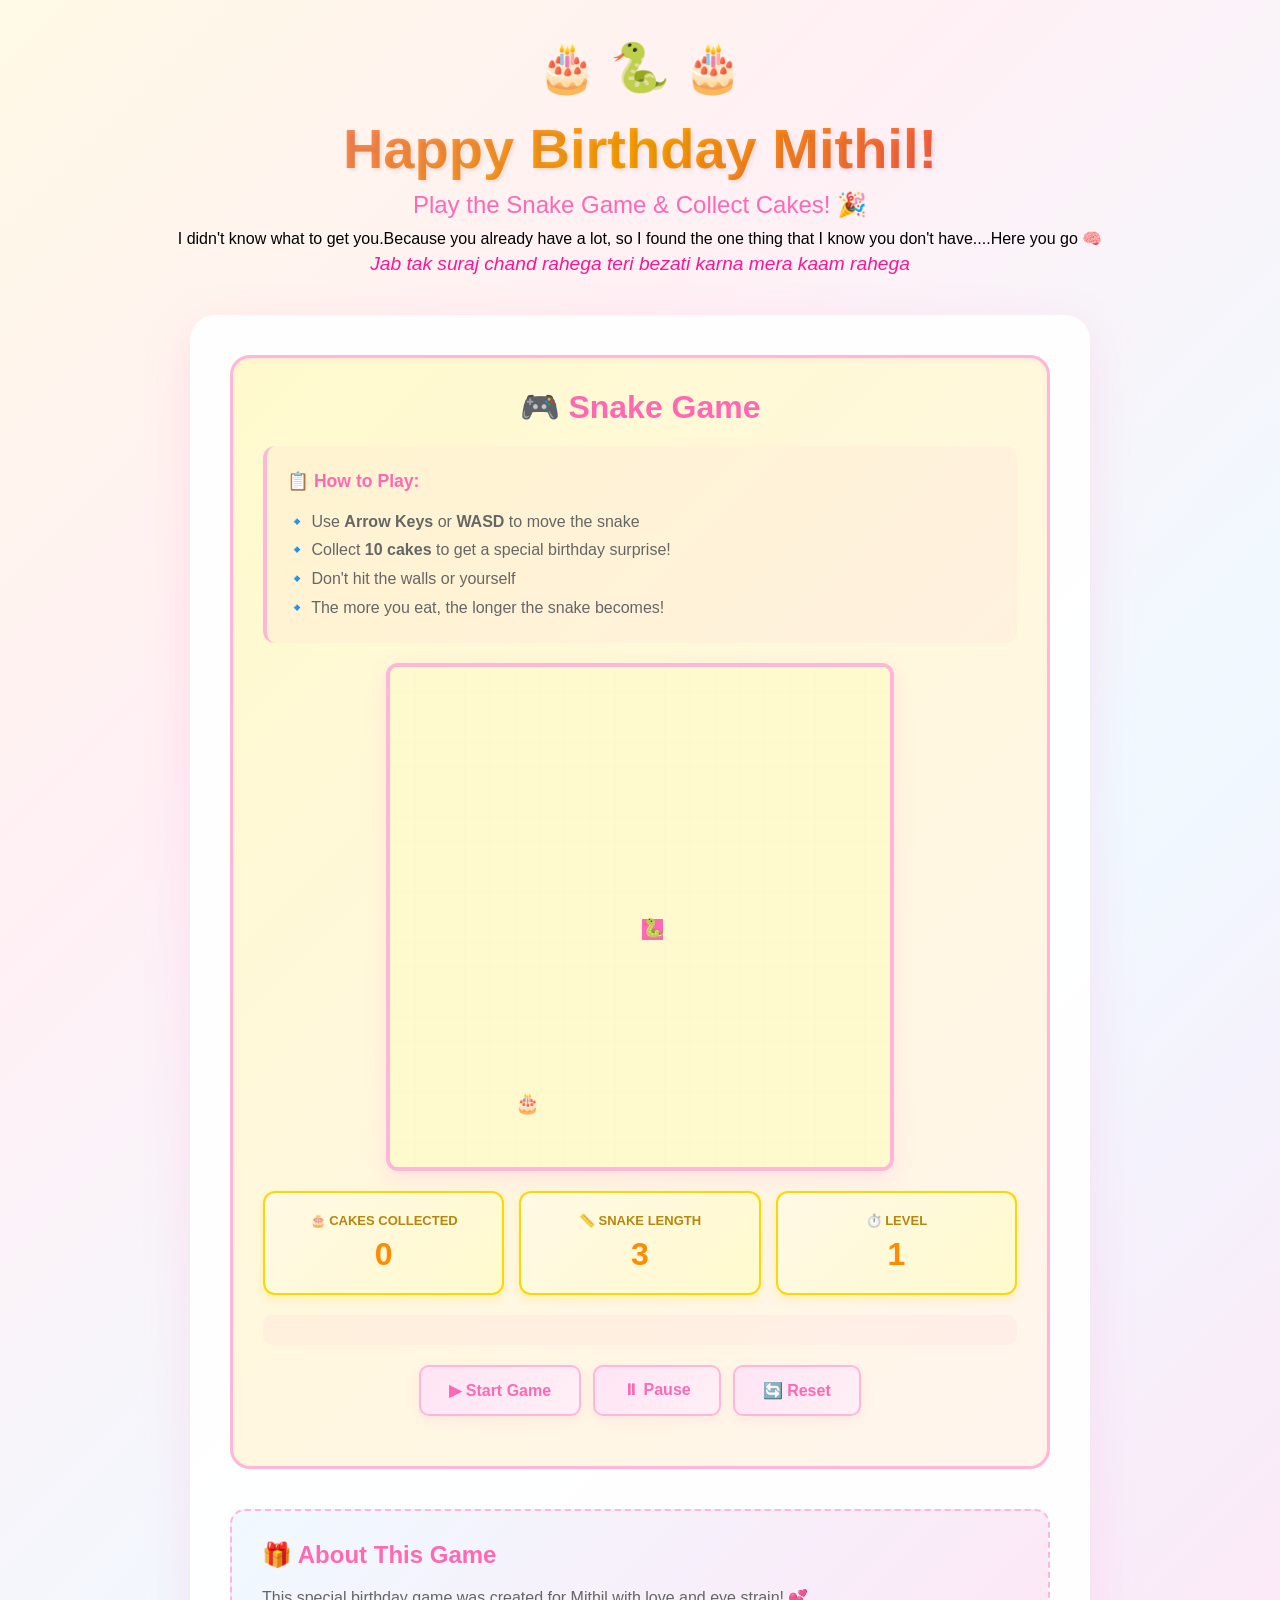
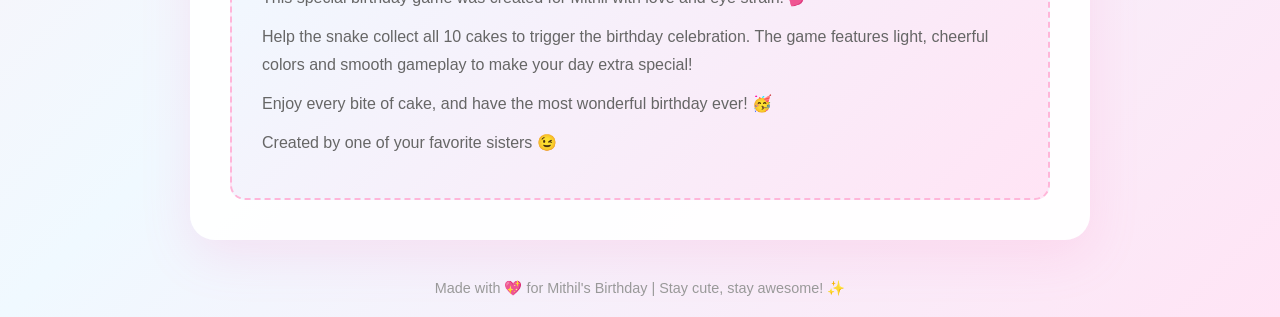
==== index.html @ 6ed61525 "Add files via upload" ====
<!DOCTYPE html>
<html lang="en">
<head>
    <meta charset="UTF-8">
    <meta name="viewport" content="width=device-width, initial-scale=1.0">
    <title>Happy Birthday Mithil - Snake Game</title>
    <link rel="stylesheet" href="design.css">
</head>
<body>
    <header>
        <div class="emoji-banner">🎂 🐍 🎂</div>
        <h1>Happy Birthday Mithil!</h1>
        <p class="subtitle">Play the Snake Game & Collect Cakes! 🎉</p>
        <p class="description">I didn't know what to get you.Because you already have a lot, so I found the one thing that I know you don't have....Here you go 🧠</p>
        <p class="quote">Jab tak suraj chand rahega teri bezati karna mera kaam rahega</p>
    </header>

    <div class="container">
        <div class="game-section">
            <div class="game-title">🎮 Snake Game</div>
            
            <div class="instructions">
                <h3>📋 How to Play:</h3>
                <p>🔹 Use <strong>Arrow Keys</strong> or <strong>WASD</strong> to move the snake</p>
                <p>🔹 Collect <strong>10 cakes</strong> to get a special birthday surprise!</p>
                <p>🔹 Don't hit the walls or yourself</p>
                <p>🔹 The more you eat, the longer the snake becomes!</p>
            </div>

            <canvas id="gameCanvas" width="500" height="500"></canvas>

            <div class="stats-container">
                <div class="stat-box">
                    <div class="stat-label">🎂 Cakes Collected</div>
                    <div class="stat-value" id="score">0</div>
                </div>
                <div class="stat-box">
                    <div class="stat-label">📏 Snake Length</div>
                    <div class="stat-value" id="length">3</div>
                </div>
                <div class="stat-box">
                    <div class="stat-label">⏱️ Level</div>
                    <div class="stat-value" id="level">1</div>
                </div>
            </div>

            <div class="message" id="message"></div>

            <div class="controls">
                <button onclick="startGame()">▶ Start Game</button>
                <button onclick="pauseGame()" id="pauseBtn">⏸ Pause</button>
                <button onclick="resetGame()">🔄 Reset</button>
            </div>

            <div class="birthday-message" id="birthdayMessage">
                <div class="celebration">🎉 🎂 🎉</div>
                <div style="font-size: 28px; margin: 15px 0;">🌟 Happy Birthday Mithil! 🌟</div>
                <div style="font-size: 18px; margin-top: 10px;">You collected all the cakes! 🎂✨</div>
                <div style="font-size: 16px; margin-top: 15px;">🎊 Wishing you a day filled with joy and deliciousness! 🎊</div>
                <div style="font-size: 14px; margin-top: 10px;">🎈"DON'T WORRY, YOU'RE NOT OLD YET."-PINOCCHIO🎈</div>
            </div>
        </div>

        <div class="about-section">
            <h2>🎁 About This Game</h2>
            <p>This special birthday game was created for Mithil with love and eye strain! 💕</p>
            <p>Help the snake collect all 10 cakes to trigger the birthday celebration. The game features light, cheerful colors and smooth gameplay to make your day extra special!</p>
            <p>Enjoy every bite of cake, and have the most wonderful birthday ever! 🥳</p>
            <p>Created by one of your favorite sisters 😉</p>
        </div>      
    </div>

    <footer>
        <p>Made with 💖 for Mithil's Birthday | Stay cute, stay awesome! ✨</p>
    </footer>

    <script>
        const canvas = document.getElementById('gameCanvas');
        const ctx = canvas.getContext('2d');

        const gridSize = 25;
        const tileCount = canvas.width / gridSize;

        let snake = [{x: 10, y: 10}];
        let direction = {x: 1, y: 0};
        let nextDirection = {x: 1, y: 0};
        let food = generateFood();
        let score = 0;
        let gameRunning = false;
        let gamePaused = false;
        let gameLoop;
        let level = 1;

        function generateFood() {
            let newFood;
            let foodOnSnake = true;
            while (foodOnSnake) {
                newFood = {
                    x: Math.floor(Math.random() * tileCount),
                    y: Math.floor(Math.random() * tileCount)
                };
                foodOnSnake = snake.some(segment => segment.x === newFood.x && segment.y === newFood.y);
            }
            return newFood;
        }

        function draw() {
            // Clear canvas
            ctx.fillStyle = '#fffacd';
            ctx.fillRect(0, 0, canvas.width, canvas.height);

            // Draw grid
            ctx.strokeStyle = 'rgba(255, 182, 217, 0.15)';
            ctx.lineWidth = 0.5;
            for (let i = 0; i <= tileCount; i++) {
                ctx.beginPath();
                ctx.moveTo(i * gridSize, 0);
                ctx.lineTo(i * gridSize, canvas.height);
                ctx.stroke();

                ctx.beginPath();
                ctx.moveTo(0, i * gridSize);
                ctx.lineTo(canvas.width, i * gridSize);
                ctx.stroke();
            }

            // Draw food (cake)
            ctx.font = 'bold 20px Arial';
            ctx.textAlign = 'center';
            ctx.textBaseline = 'middle';
            ctx.fillText('🎂', food.x * gridSize + gridSize / 2, food.y * gridSize + gridSize / 2);

            // Draw snake
            snake.forEach((segment, index) => {
                if (index === 0) {
                    // Head
                    ctx.fillStyle = '#ff69b4';
                    ctx.fillRect(segment.x * gridSize + 2, segment.y * gridSize + 2, gridSize - 4, gridSize - 4);
                    ctx.font = 'bold 18px Arial';
                    ctx.fillText('🐍', segment.x * gridSize + gridSize / 2, segment.y * gridSize + gridSize / 2);
                } else {
                    // Body
                    ctx.fillStyle = '#ffb6d9';
                    ctx.fillRect(segment.x * gridSize + 2, segment.y * gridSize + 2, gridSize - 4, gridSize - 4);
                }
            });
        }

        function update() {
            if (!gameRunning || gamePaused) return;

            direction = nextDirection;

            const head = {x: snake[0].x + direction.x, y: snake[0].y + direction.y};

            // Check wall collision
            if (head.x < 0 || head.x >= tileCount || head.y < 0 || head.y >= tileCount) {
                endGame();
                return;
            }

            // Check self collision
            if (snake.some(segment => segment.x === head.x && segment.y === head.y)) {
                endGame();
                return;
            }

            snake.unshift(head);

            // Check food collision
            if (head.x === food.x && head.y === food.y) {
                score++;
                document.getElementById('score').textContent = score;
                document.getElementById('length').textContent = snake.length;

                if (score % 5 === 0) {
                    level++;
                    document.getElementById('level').textContent = level;
                }

                food = generateFood();

                // Check if player won
                if (score >= 10) {
                    celebrateBirthday();
                }
            } else {
                snake.pop();
            }

            draw();
        }

        function celebrateBirthday() {
            gameRunning = false;
            clearInterval(gameLoop);
            document.getElementById('birthdayMessage').style.display = 'block';
            document.getElementById('message').textContent = '🎉 AMAZING! You earned the birthday celebration! 🎉';
            createConfetti();
        }

        function endGame() {
            gameRunning = false;
            clearInterval(gameLoop);
            document.getElementById('message').textContent = `Game Over! Score: ${score}. Try again to beat this!`;
            document.getElementById('message').style.color = '#dc143c';
        }

        function startGame() {
            if (gameRunning && !gamePaused) return;
            gamePaused = false;
            gameRunning = true;
            document.getElementById('message').textContent = '';
            document.getElementById('birthdayMessage').style.display = 'none';
            document.getElementById('pauseBtn').textContent = '⏸ Pause';
            const speed = 230 - (level * 8);
            gameLoop = setInterval(update, Math.max(speed, 120));
        }

        function pauseGame() {
            if (!gameRunning) return;
            gamePaused = !gamePaused;
            if (gamePaused) {
                document.getElementById('pauseBtn').textContent = '▶ Resume';
                document.getElementById('message').textContent = 'Game Paused...';
            } else {
                document.getElementById('pauseBtn').textContent = '⏸ Pause';
                document.getElementById('message').textContent = '';
            }
        }

        function resetGame() {
            gameRunning = false;
            gamePaused = false;
            clearInterval(gameLoop);
            snake = [{x: 10, y: 10}];
            direction = {x: 1, y: 0};
            nextDirection = {x: 1, y: 0};
            food = generateFood();
            score = 0;
            level = 1;
            document.getElementById('score').textContent = '0';
            document.getElementById('length').textContent = '3';
            document.getElementById('level').textContent = '1';
            document.getElementById('message').textContent = '';
            document.getElementById('birthdayMessage').style.display = 'none';
            document.getElementById('pauseBtn').textContent = '⏸ Pause';
            draw();
        }

        function createConfetti() {
            for (let i = 0; i < 50; i++) {
                setTimeout(() => {
                    const confetti = document.createElement('div');
                    confetti.className = 'confetti';
                    confetti.style.left = Math.random() * window.innerWidth + 'px';
                    confetti.style.background = ['#ff69b4', '#ffa500', '#ff1493', '#ffe4f5'][Math.floor(Math.random() * 4)];
                    document.body.appendChild(confetti);
                    setTimeout(() => confetti.remove(), 3000);
                }, i * 50);
            }
        }

        document.addEventListener('keydown', (e) => {
            if (!gameRunning) return;

            const key = e.key.toLowerCase();

            if (key === 'arrowup' || key === 'w') {
                if (direction.y === 0) nextDirection = {x: 0, y: -1};
            } else if (key === 'arrowdown' || key === 's') {
                if (direction.y === 0) nextDirection = {x: 0, y: 1};
            } else if (key === 'arrowleft' || key === 'a') {
                if (direction.x === 0) nextDirection = {x: -1, y: 0};
            } else if (key === 'arrowright' || key === 'd') {
                if (direction.x === 0) nextDirection = {x: 1, y: 0};
            }
        });

        // Initial draw
        draw();
    </script>
</body>
</html>
---- design.css ----
* {
            margin: 0;
            padding: 0;
            box-sizing: border-box;
        }

        body {
            font-family: 'Segoe UI', Tahoma, Geneva, Verdana, sans-serif;
            background: linear-gradient(135deg, #fff9e6 0%, #fff0f5 30%, #f0f9ff 60%, #ffe4f5 100%);
            min-height: 100vh;
            padding: 20px;
        }

        header {
            text-align: center;
            margin-bottom: 40px;
            animation: slideDown 0.8s ease-out;
        }

        h1 {
            font-size: 3.5em;
            background: linear-gradient(135deg, #ff69b4, #ffa500, #ff1493);
            -webkit-background-clip: text;
            -webkit-text-fill-color: transparent;
            background-clip: text;
            margin-bottom: 10px;
            text-shadow: 2px 2px 4px rgba(0,0,0,0.1);
        }

        .subtitle {
            font-size: 1.5em;
            color: #ff69b4;
            margin-bottom: 10px;
        }
        .quote {
            font-size: 1.2em;
            color: #ff1493;
            font-style: italic;
            margin-top: 5px;
        }

        .emoji-banner {
            font-size: 3em;
            margin: 20px 0;
            animation: bounce 2s infinite;
        }

        @keyframes bounce {
            0%, 100% { transform: translateY(0); }
            50% { transform: translateY(-20px); }
        }

        @keyframes slideDown {
            from {
                opacity: 0;
                transform: translateY(-30px);
            }
            to {
                opacity: 1;
                transform: translateY(0);
            }
        }

        .container {
            max-width: 900px;
            margin: 0 auto;
            background: rgba(255, 255, 255, 0.95);
            border-radius: 25px;
            padding: 40px;
            box-shadow: 0 15px 50px rgba(255, 105, 180, 0.15);
            animation: slideDown 1s ease-out;
        }

        .game-section {
            background: linear-gradient(135deg, #fffacd 0%, #fff5ee 100%);
            border-radius: 20px;
            padding: 30px;
            margin-bottom: 30px;
            border: 3px solid #ffb6d9;
            box-shadow: inset 0 2px 5px rgba(255, 182, 217, 0.2);
        }

        .game-title {
            text-align: center;
            font-size: 2em;
            color: #ff69b4;
            margin-bottom: 20px;
            font-weight: 600;
        }

        canvas {
            background: linear-gradient(135deg, #fffacd 0%, #fff5ee 100%);
            border: 4px solid #ffb6d9;
            border-radius: 12px;
            display: block;
            margin: 0 auto 20px;
            box-shadow: 0 8px 20px rgba(255, 182, 217, 0.3);
            cursor: none;
        }

        .instructions {
            background: rgba(255, 182, 217, 0.1);
            padding: 20px;
            border-radius: 12px;
            border-left: 4px solid #ffb6d9;
            margin-bottom: 20px;
            color: #666;
            line-height: 1.8;
        }

        .instructions h3 {
            color: #ff69b4;
            margin-bottom: 10px;
            font-size: 1.1em;
        }

        .controls {
            display: flex;
            gap: 12px;
            justify-content: center;
            margin-bottom: 20px;
            flex-wrap: wrap;
        }

        button {
            padding: 14px 28px;
            font-size: 16px;
            border: 2px solid #ffb6d9;
            background: linear-gradient(135deg, #ffe4f5 0%, #fff0f5 100%);
            color: #ff69b4;
            border-radius: 10px;
            cursor: pointer;
            font-weight: 600;
            transition: all 0.3s;
            box-shadow: 0 4px 12px rgba(255, 182, 217, 0.2);
        }

        button:hover {
            background: linear-gradient(135deg, #ffc0e0 0%, #ffe0f0 100%);
            transform: translateY(-3px);
            box-shadow: 0 6px 16px rgba(255, 182, 217, 0.35);
        }

        button:active {
            transform: translateY(-1px);
        }

        .stats-container {
            display: grid;
            grid-template-columns: repeat(auto-fit, minmax(150px, 1fr));
            gap: 15px;
            margin-bottom: 20px;
        }

        .stat-box {
            background: linear-gradient(135deg, #fff9e6 0%, #fffacd 100%);
            padding: 20px;
            border-radius: 12px;
            border: 2px solid #ffd700;
            text-align: center;
            box-shadow: 0 4px 10px rgba(255, 215, 0, 0.2);
        }

        .stat-label {
            color: #b8860b;
            font-size: 13px;
            font-weight: 600;
            text-transform: uppercase;
            margin-bottom: 8px;
        }

        .stat-value {
            color: #ff8c00;
            font-size: 32px;
            font-weight: bold;
        }

        .message {
            text-align: center;
            color: #ff1493;
            font-size: 18px;
            font-weight: 600;
            margin: 20px 0;
            min-height: 30px;
            padding: 15px;
            background: rgba(255, 105, 180, 0.05);
            border-radius: 10px;
        }

        .birthday-message {
            background: linear-gradient(135deg, #ffb6d9 0%, #ffc0cb 50%, #dda0dd 100%);
            color: white;
            padding: 30px;
            border-radius: 15px;
            margin-top: 20px;
            text-align: center;
            font-size: 24px;
            font-weight: bold;
            text-shadow: 1px 1px 3px rgba(0, 0, 0, 0.15);
            display: none;
            box-shadow: 0 10px 30px rgba(255, 182, 217, 0.3);
            animation: popIn 0.6s ease-out;
        }

        @keyframes popIn {
            0% {
                opacity: 0;
                transform: scale(0.8);
            }
            100% {
                opacity: 1;
                transform: scale(1);
            }
        }

        .celebration {
            font-size: 50px;
            margin: 15px 0;
            animation: bounce 0.6s infinite;
        }

        .about-section {
            margin-top: 40px;
            padding: 30px;
            background: linear-gradient(135deg, #f0f9ff 0%, #ffe4f5 100%);
            border-radius: 15px;
            border: 2px dashed #ffb6d9;
        }

        .about-section h2 {
            color: #ff69b4;
            margin-bottom: 15px;
            font-size: 1.5em;
        }

        .about-section p {
            color: #666;
            line-height: 1.8;
            margin-bottom: 10px;
        }

        footer {
            text-align: center;
            margin-top: 40px;
            color: #999;
            font-size: 0.9em;
        }

        .confetti {
            position: fixed;
            width: 10px;
            height: 10px;
            background: #ff69b4;
            pointer-events: none;
            animation: confettiFall 3s ease-out forwards;
        }

        @keyframes confettiFall {
            to {
                transform: translateY(100vh) rotate(360deg);
                opacity: 0;
            }
        }

        @media (max-width: 600px) {
            h1 {
                font-size: 2.5em;
            }

            .container {
                padding: 20px;
            }

            .game-section {
                padding: 20px;
            }

            canvas {
                max-width: 100%;
                height: auto;
            }

            button {
                padding: 12px 20px;
                font-size: 14px;
            }
        }
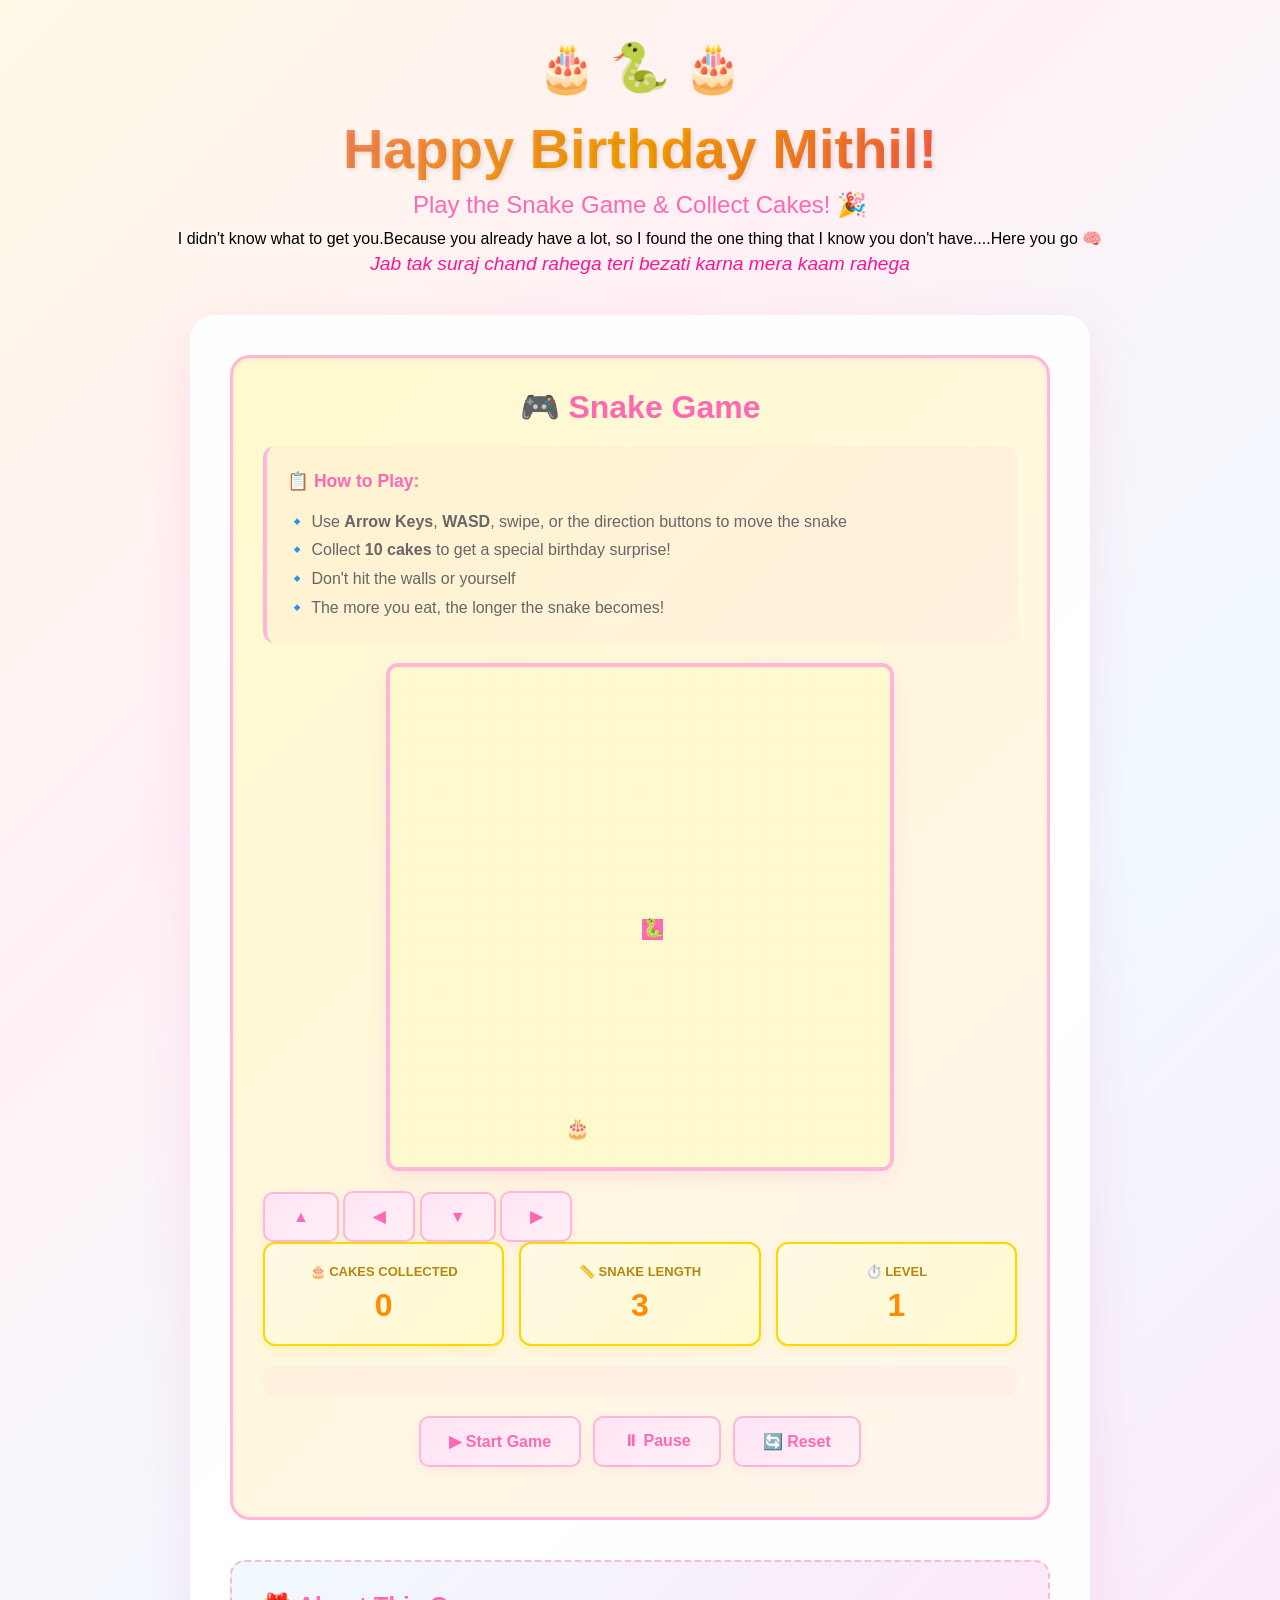
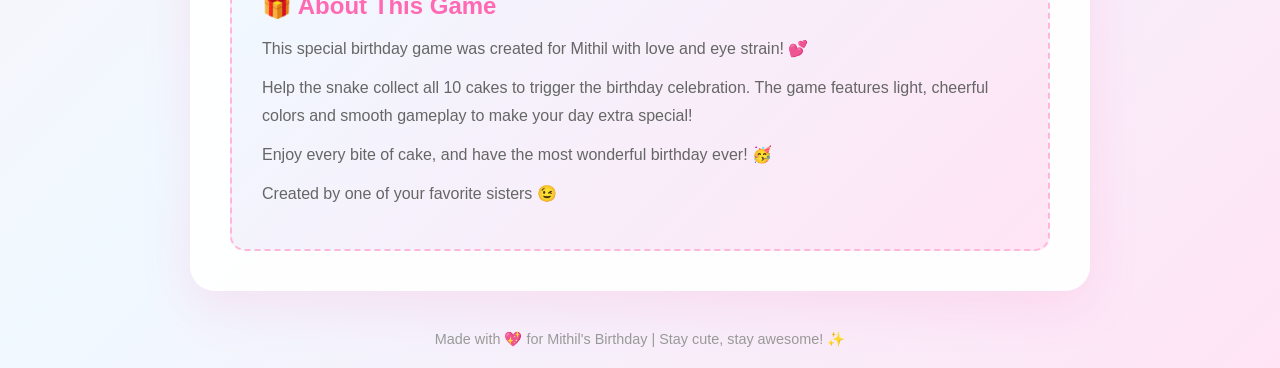
==== commit 64663e79: "Update index.html" ====
--- a/index.html
+++ b/index.html
@@ -21,13 +21,20 @@
             
             <div class="instructions">
                 <h3>📋 How to Play:</h3>
-                <p>🔹 Use <strong>Arrow Keys</strong> or <strong>WASD</strong> to move the snake</p>
+                <p>🔹 Use <strong>Arrow Keys</strong>, <strong>WASD</strong>, swipe, or the direction buttons to move the snake</p>
                 <p>🔹 Collect <strong>10 cakes</strong> to get a special birthday surprise!</p>
                 <p>🔹 Don't hit the walls or yourself</p>
                 <p>🔹 The more you eat, the longer the snake becomes!</p>
             </div>
 
             <canvas id="gameCanvas" width="500" height="500"></canvas>
+
+            <div class="mobile-controls" aria-label="Snake direction controls">
+                <button type="button" class="direction-btn up" aria-label="Move up" data-direction="up">▲</button>
+                <button type="button" class="direction-btn left" aria-label="Move left" data-direction="left">◀</button>
+                <button type="button" class="direction-btn down" aria-label="Move down" data-direction="down">▼</button>
+                <button type="button" class="direction-btn right" aria-label="Move right" data-direction="right">▶</button>
+            </div>
 
             <div class="stats-container">
                 <div class="stat-box">
@@ -261,20 +268,78 @@
             }
         }
 
+        function changeDirection(newDirection) {
+            if (!gameRunning) return;
+
+            if (newDirection === 'up' && direction.y === 0) {
+                nextDirection = {x: 0, y: -1};
+            } else if (newDirection === 'down' && direction.y === 0) {
+                nextDirection = {x: 0, y: 1};
+            } else if (newDirection === 'left' && direction.x === 0) {
+                nextDirection = {x: -1, y: 0};
+            } else if (newDirection === 'right' && direction.x === 0) {
+                nextDirection = {x: 1, y: 0};
+            }
+        }
+
         document.addEventListener('keydown', (e) => {
-            if (!gameRunning) return;
-
             const key = e.key.toLowerCase();
 
+            if (['arrowup', 'arrowdown', 'arrowleft', 'arrowright', 'w', 'a', 's', 'd'].includes(key)) {
+                e.preventDefault();
+            }
+
             if (key === 'arrowup' || key === 'w') {
-                if (direction.y === 0) nextDirection = {x: 0, y: -1};
+                changeDirection('up');
             } else if (key === 'arrowdown' || key === 's') {
-                if (direction.y === 0) nextDirection = {x: 0, y: 1};
+                changeDirection('down');
             } else if (key === 'arrowleft' || key === 'a') {
-                if (direction.x === 0) nextDirection = {x: -1, y: 0};
+                changeDirection('left');
             } else if (key === 'arrowright' || key === 'd') {
-                if (direction.x === 0) nextDirection = {x: 1, y: 0};
-            }
+                changeDirection('right');
+            }
+        });
+
+        document.querySelectorAll('.direction-btn').forEach((button) => {
+            button.addEventListener('click', () => {
+                changeDirection(button.dataset.direction);
+            });
+        });
+
+        let touchStartX = 0;
+        let touchStartY = 0;
+        const swipeDistance = 25;
+
+        canvas.addEventListener('touchstart', (e) => {
+            if (e.touches.length !== 1) return;
+            touchStartX = e.touches[0].clientX;
+            touchStartY = e.touches[0].clientY;
+        }, {passive: true});
+
+        canvas.addEventListener('touchmove', (e) => {
+            if (e.touches.length !== 1) return;
+            e.preventDefault();
+
+            const touchX = e.touches[0].clientX;
+            const touchY = e.touches[0].clientY;
+            const diffX = touchX - touchStartX;
+            const diffY = touchY - touchStartY;
+
+            if (Math.max(Math.abs(diffX), Math.abs(diffY)) < swipeDistance) return;
+
+            if (Math.abs(diffX) > Math.abs(diffY)) {
+                changeDirection(diffX > 0 ? 'right' : 'left');
+            } else {
+                changeDirection(diffY > 0 ? 'down' : 'up');
+            }
+
+            touchStartX = touchX;
+            touchStartY = touchY;
+        }, {passive: false});
+
+        canvas.addEventListener('touchend', () => {
+            touchStartX = 0;
+            touchStartY = 0;
         });
 
         // Initial draw
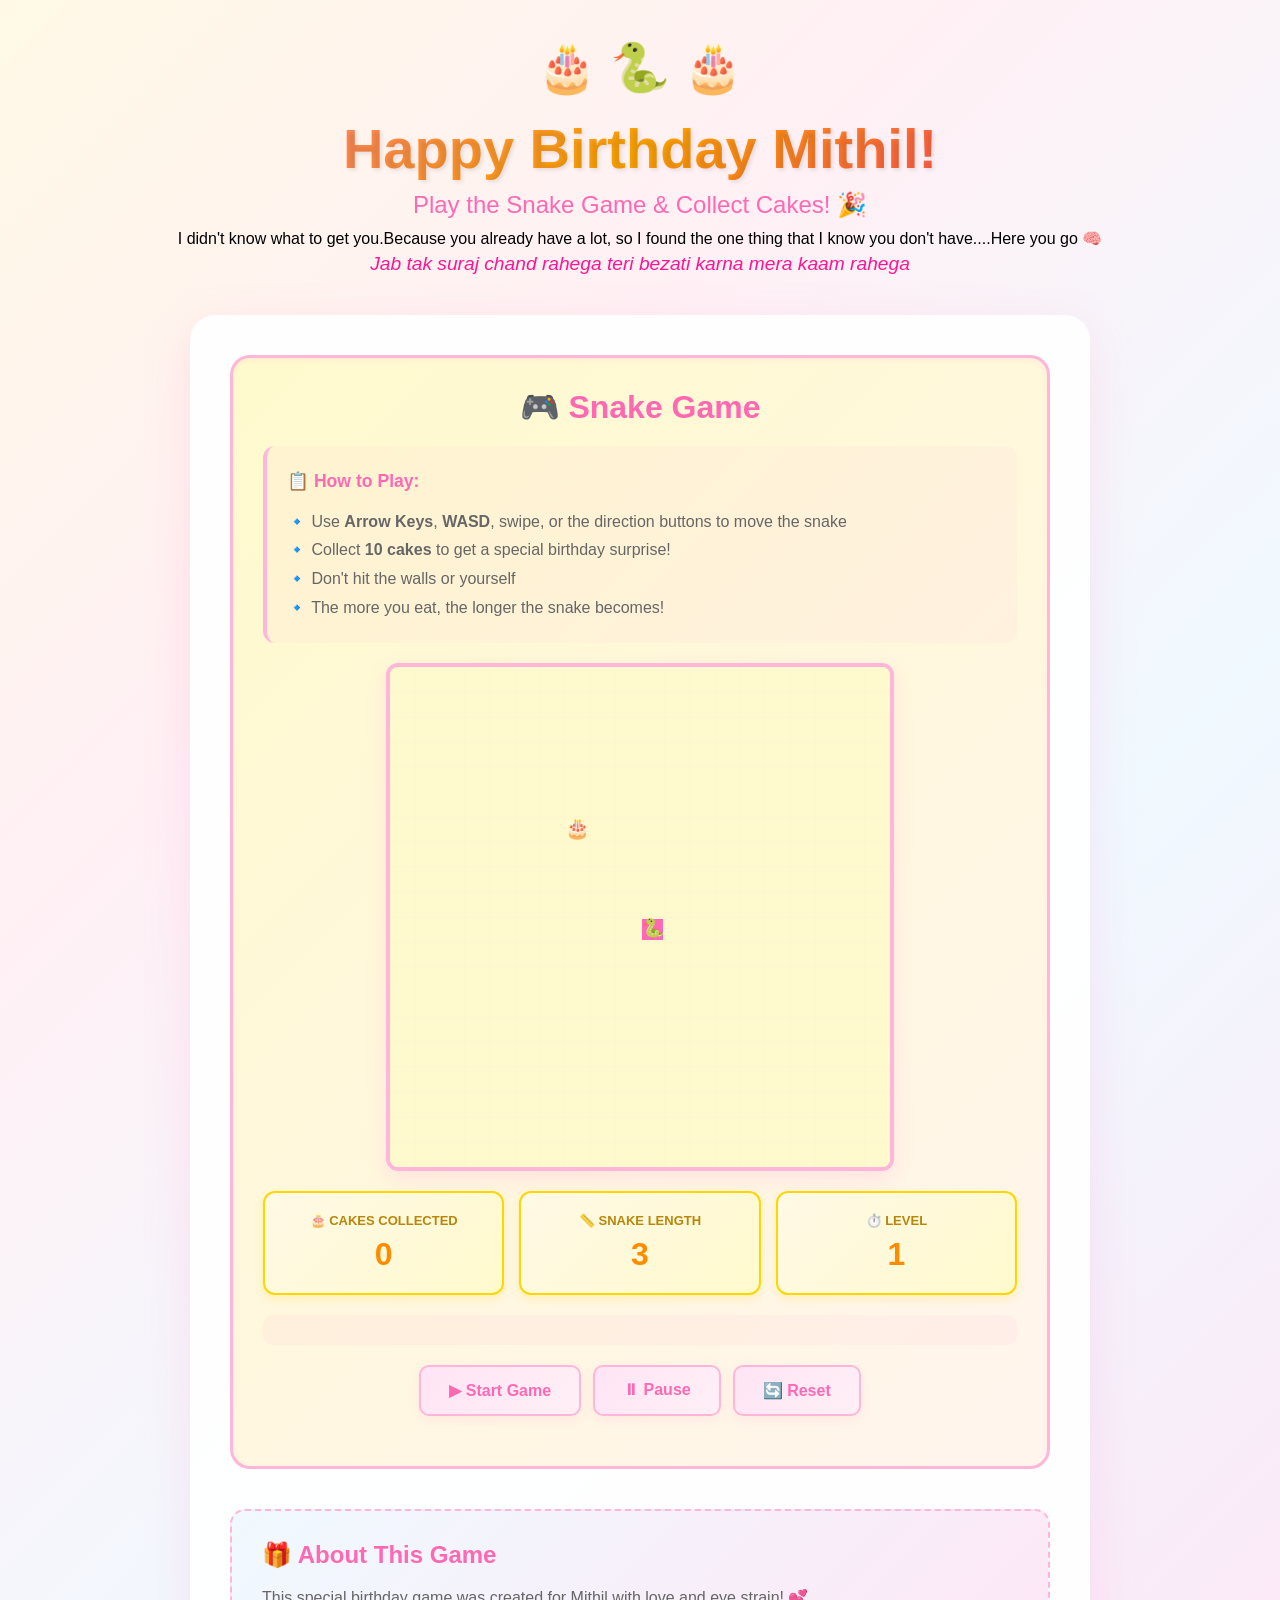
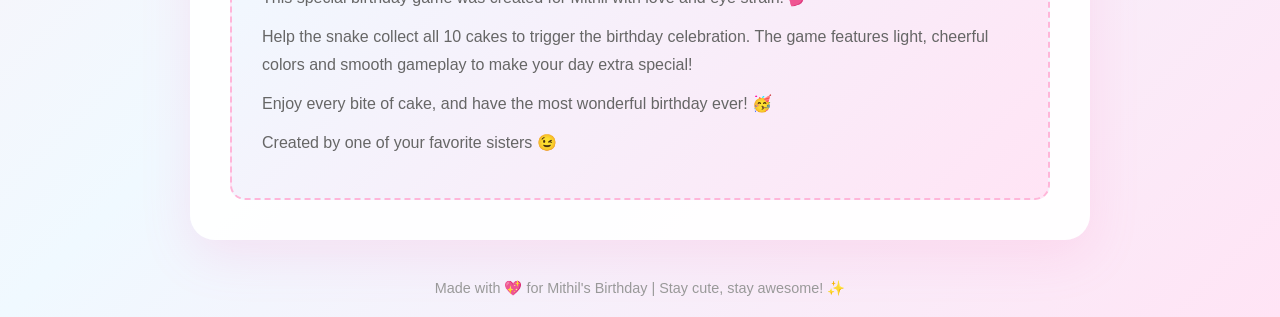
==== commit 2abd7ce8: "Fix HTML encoding issues in index.html" ====
--- a/index.html
+++ b/index.html
@@ -27,7 +27,18 @@
                 <p>🔹 The more you eat, the longer the snake becomes!</p>
             </div>
 
-            <canvas id="gameCanvas" width="500" height="500"></canvas>
+            <div class="game-area">
+                <canvas id="gameCanvas" width="500" height="500"></canvas>
+
+                <div class="birthday-message" id="birthdayMessage">
+                    <div class="celebration">🎉 🎂 🎉</div>
+                    <div style="font-size: 28px; margin: 15px 0;">🌟 Happy Birthday Mithil! 🌟</div>
+                    <div style="font-size: 18px; margin-top: 10px;">You collected all the cakes! 🎂✨</div>
+                    <div style="font-size: 16px; margin-top: 15px;">🎊 Wishing you a day filled with joy and deliciousness! 🎊</div>
+                    <div style="font-size: 14px; margin-top: 10px;">🎈"DON'T WORRY, YOU'RE NOT OLD YET."-PINOCCHIO🎈</div>
+                    <button type="button" class="play-again-btn" onclick="resetGame()">Play Again</button>
+                </div>
+            </div>
 
             <div class="mobile-controls" aria-label="Snake direction controls">
                 <button type="button" class="direction-btn up" aria-label="Move up" data-direction="up">▲</button>
@@ -59,13 +70,6 @@
                 <button onclick="resetGame()">🔄 Reset</button>
             </div>
 
-            <div class="birthday-message" id="birthdayMessage">
-                <div class="celebration">🎉 🎂 🎉</div>
-                <div style="font-size: 28px; margin: 15px 0;">🌟 Happy Birthday Mithil! 🌟</div>
-                <div style="font-size: 18px; margin-top: 10px;">You collected all the cakes! 🎂✨</div>
-                <div style="font-size: 16px; margin-top: 15px;">🎊 Wishing you a day filled with joy and deliciousness! 🎊</div>
-                <div style="font-size: 14px; margin-top: 10px;">🎈"DON'T WORRY, YOU'RE NOT OLD YET."-PINOCCHIO🎈</div>
-            </div>
         </div>
 
         <div class="about-section">
@@ -201,7 +205,7 @@
         function celebrateBirthday() {
             gameRunning = false;
             clearInterval(gameLoop);
-            document.getElementById('birthdayMessage').style.display = 'block';
+            document.getElementById('birthdayMessage').style.display = 'flex';
             document.getElementById('message').textContent = '🎉 AMAZING! You earned the birthday celebration! 🎉';
             createConfetti();
         }
--- a/design.css
+++ b/design.css
@@ -96,6 +96,7 @@
             margin: 0 auto 20px;
             box-shadow: 0 8px 20px rgba(255, 182, 217, 0.3);
             cursor: none;
+            touch-action: none;
         }
 
         .instructions {
@@ -122,6 +123,46 @@
             flex-wrap: wrap;
         }
 
+        .mobile-controls {
+            display: none;
+            grid-template-columns: repeat(3, 64px);
+            grid-template-rows: repeat(2, 56px);
+            gap: 10px;
+            justify-content: center;
+            align-items: center;
+            margin: 0 auto 20px;
+            touch-action: manipulation;
+        }
+
+        .direction-btn {
+            width: 64px;
+            height: 56px;
+            padding: 0;
+            font-size: 24px;
+            line-height: 1;
+            user-select: none;
+        }
+
+        .direction-btn.up {
+            grid-column: 2;
+            grid-row: 1;
+        }
+
+        .direction-btn.left {
+            grid-column: 1;
+            grid-row: 2;
+        }
+
+        .direction-btn.down {
+            grid-column: 2;
+            grid-row: 2;
+        }
+
+        .direction-btn.right {
+            grid-column: 3;
+            grid-row: 2;
+        }
+
         button {
             padding: 14px 28px;
             font-size: 16px;
@@ -284,4 +325,10 @@
                 padding: 12px 20px;
                 font-size: 14px;
             }
-        }+        }
+
+        @media (max-width: 700px), (pointer: coarse) {
+            .mobile-controls {
+                display: grid;
+            }
+        }
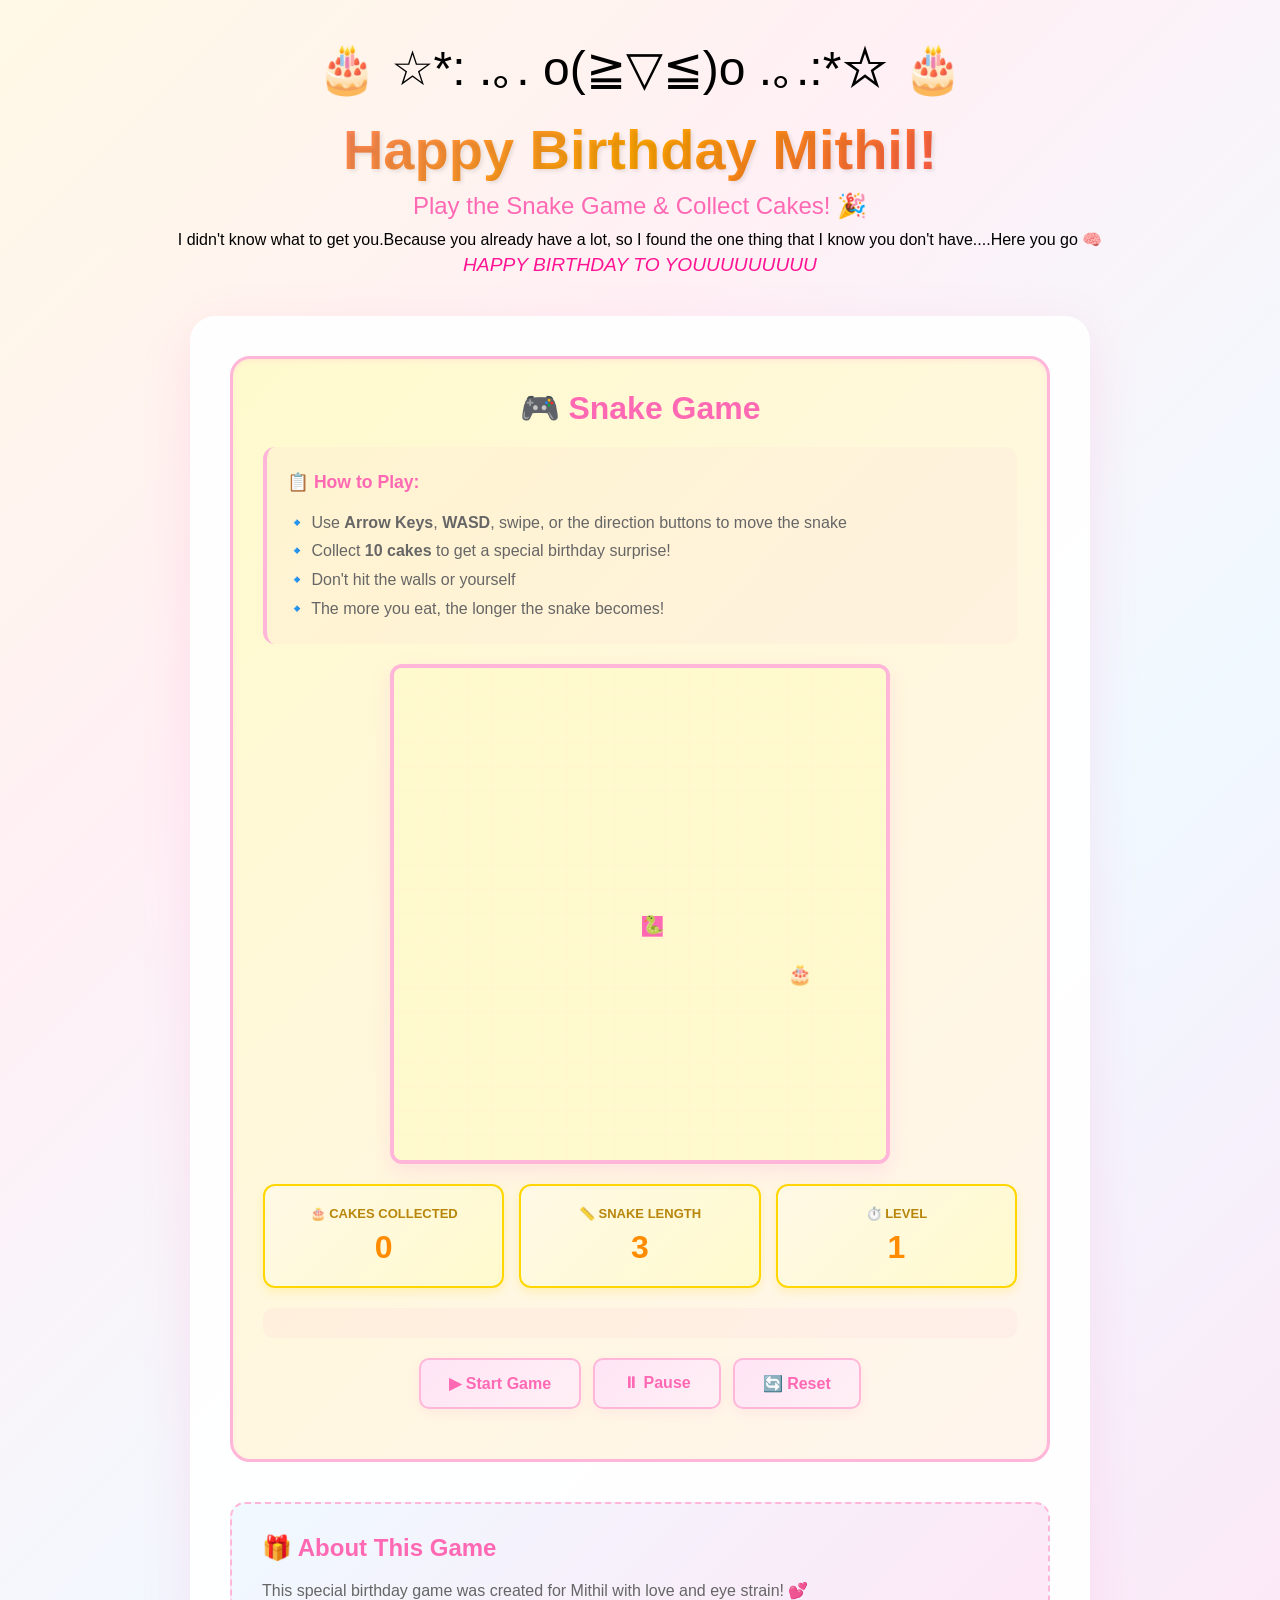
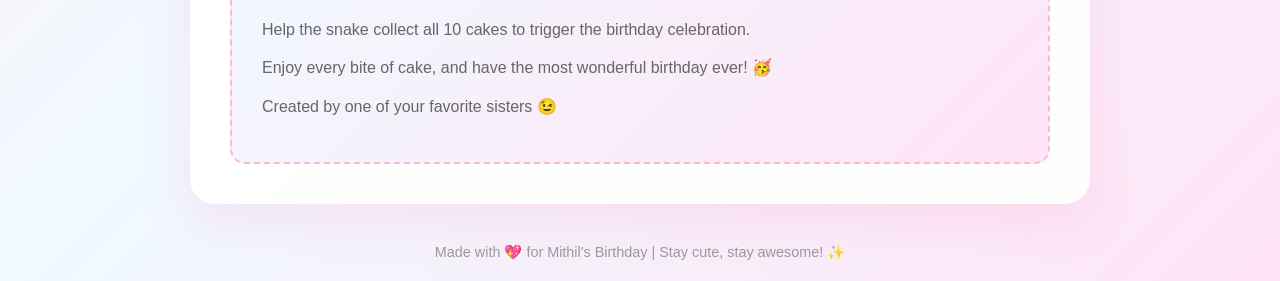
==== commit 9cf5589a: "Revise birthday message and game content Updated birthday message and game instructions." ====
--- a/index.html
+++ b/index.html
@@ -8,11 +8,11 @@
 </head>
 <body>
     <header>
-        <div class="emoji-banner">🎂 🐍 🎂</div>
+        <div class="emoji-banner">🎂 ☆*: .｡. o(≧▽≦)o .｡.:*☆ 🎂</div>
         <h1>Happy Birthday Mithil!</h1>
         <p class="subtitle">Play the Snake Game & Collect Cakes! 🎉</p>
         <p class="description">I didn't know what to get you.Because you already have a lot, so I found the one thing that I know you don't have....Here you go 🧠</p>
-        <p class="quote">Jab tak suraj chand rahega teri bezati karna mera kaam rahega</p>
+        <p class="quote">HAPPY BIRTHDAY TO YOUUUUUUUUU</p>
     </header>
 
     <div class="container">
@@ -75,7 +75,7 @@
         <div class="about-section">
             <h2>🎁 About This Game</h2>
             <p>This special birthday game was created for Mithil with love and eye strain! 💕</p>
-            <p>Help the snake collect all 10 cakes to trigger the birthday celebration. The game features light, cheerful colors and smooth gameplay to make your day extra special!</p>
+            <p>Help the snake collect all 10 cakes to trigger the birthday celebration.</p>
             <p>Enjoy every bite of cake, and have the most wonderful birthday ever! 🥳</p>
             <p>Created by one of your favorite sisters 😉</p>
         </div>      
--- a/design.css
+++ b/design.css
@@ -88,12 +88,20 @@
             font-weight: 600;
         }
 
+        .game-area {
+            position: relative;
+            width: min(100%, 500px);
+            margin: 0 auto 20px;
+        }
+
         canvas {
             background: linear-gradient(135deg, #fffacd 0%, #fff5ee 100%);
             border: 4px solid #ffb6d9;
             border-radius: 12px;
             display: block;
-            margin: 0 auto 20px;
+            width: 100%;
+            height: auto;
+            margin: 0;
             box-shadow: 0 8px 20px rgba(255, 182, 217, 0.3);
             cursor: none;
             touch-action: none;
@@ -231,16 +239,23 @@
         .birthday-message {
             background: linear-gradient(135deg, #ffb6d9 0%, #ffc0cb 50%, #dda0dd 100%);
             color: white;
-            padding: 30px;
-            border-radius: 15px;
-            margin-top: 20px;
+            position: absolute;
+            inset: 18px;
+            z-index: 5;
+            align-items: center;
+            justify-content: center;
+            flex-direction: column;
+            padding: 28px;
+            border-radius: 18px;
+            border: 3px solid rgba(255, 255, 255, 0.85);
             text-align: center;
             font-size: 24px;
             font-weight: bold;
             text-shadow: 1px 1px 3px rgba(0, 0, 0, 0.15);
             display: none;
-            box-shadow: 0 10px 30px rgba(255, 182, 217, 0.3);
-            animation: popIn 0.6s ease-out;
+            box-shadow: 0 18px 50px rgba(255, 105, 180, 0.45);
+            animation: popIn 0.55s cubic-bezier(0.2, 1.3, 0.4, 1);
+            backdrop-filter: blur(3px);
         }
 
         @keyframes popIn {
@@ -258,6 +273,14 @@
             font-size: 50px;
             margin: 15px 0;
             animation: bounce 0.6s infinite;
+        }
+
+        .play-again-btn {
+            margin-top: 20px;
+            background: rgba(255, 255, 255, 0.92);
+            color: #ff1493;
+            border-color: white;
+            text-shadow: none;
         }
 
         .about-section {
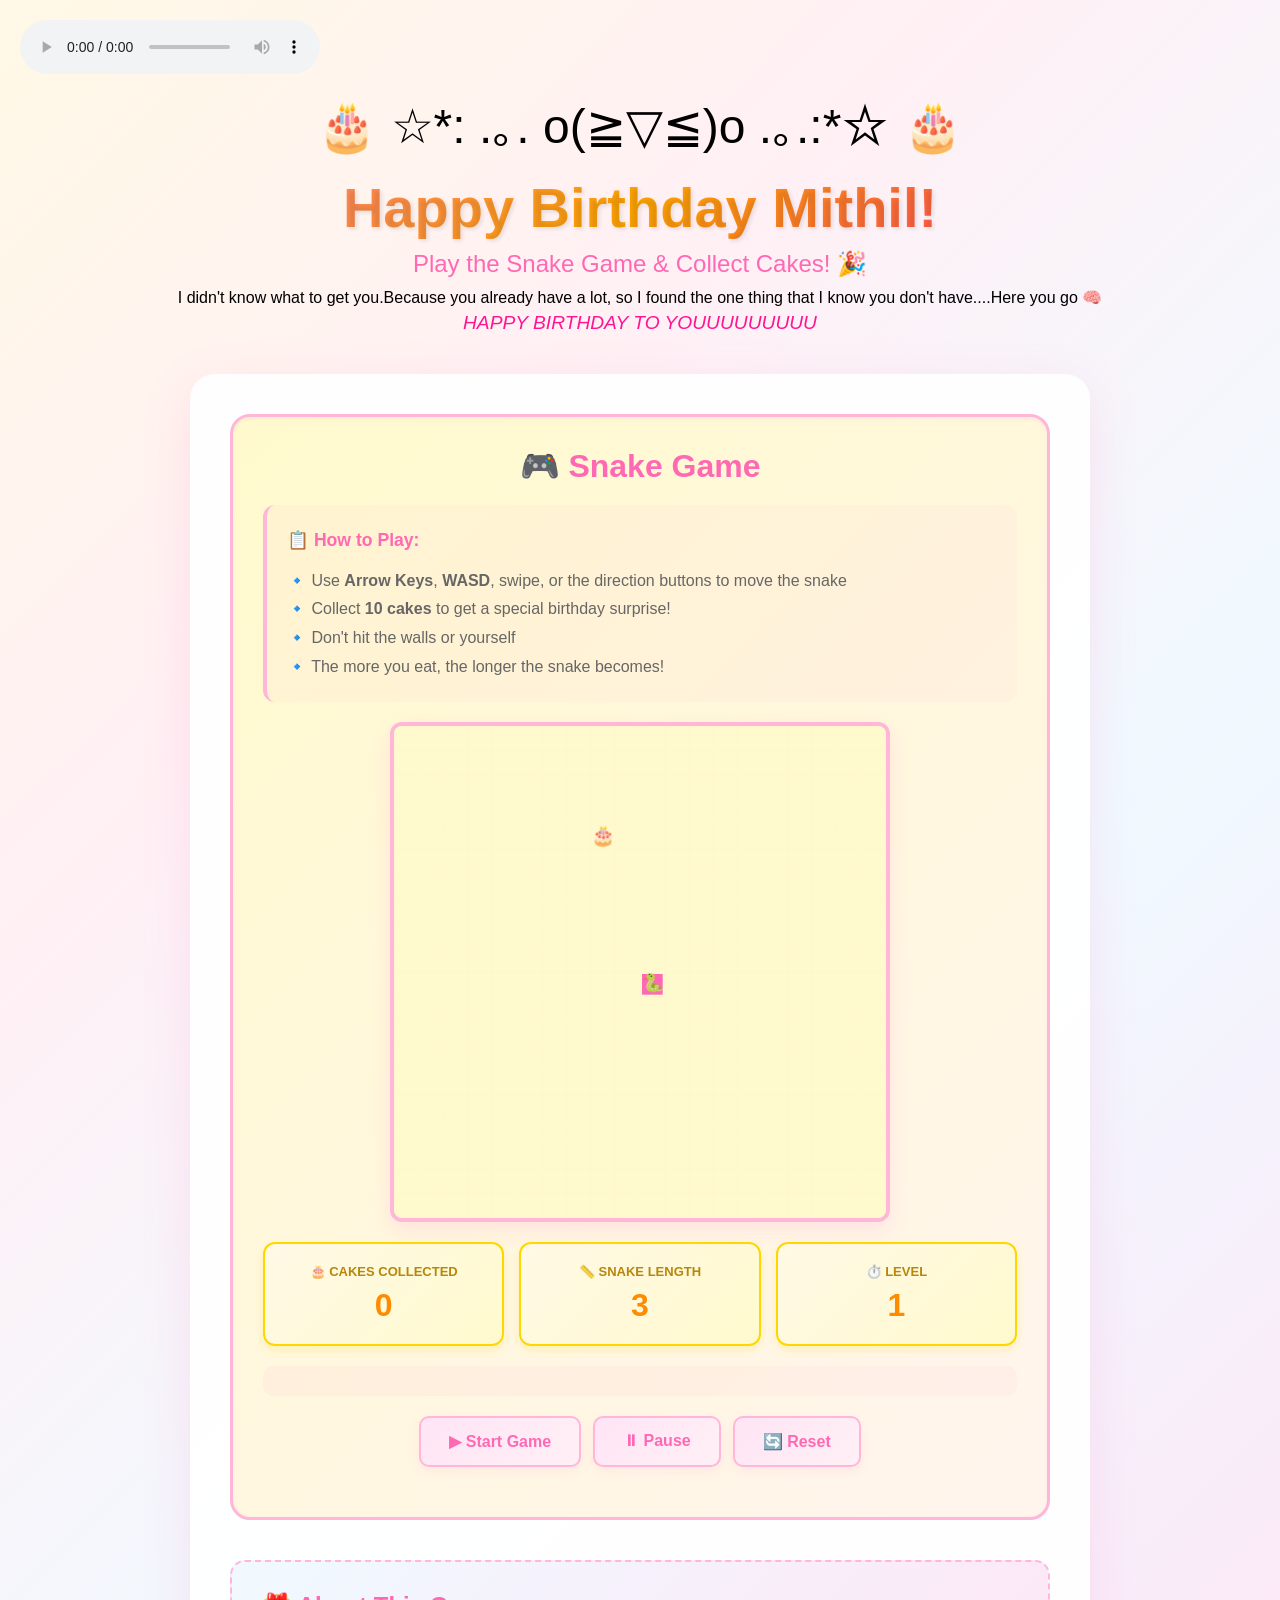
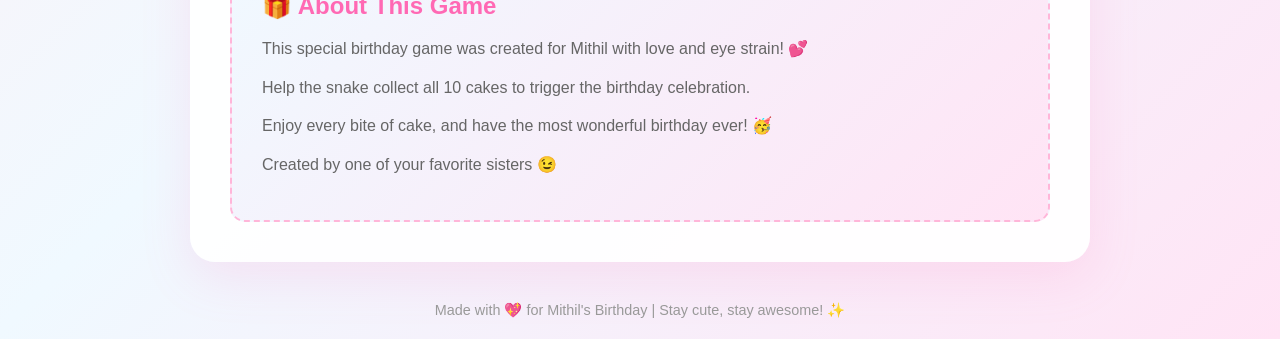
==== commit ef601723: "Include audio for background music in index.html Added background music to the birthday game." ====
--- a/index.html
+++ b/index.html
@@ -5,6 +5,10 @@
     <meta name="viewport" content="width=device-width, initial-scale=1.0">
     <title>Happy Birthday Mithil - Snake Game</title>
     <link rel="stylesheet" href="design.css">
+    <audio controls autoplay loop>
+        <source src="music.mp3" type="audio/mpeg">
+       
+    </audio>
 </head>
 <body>
     <header>
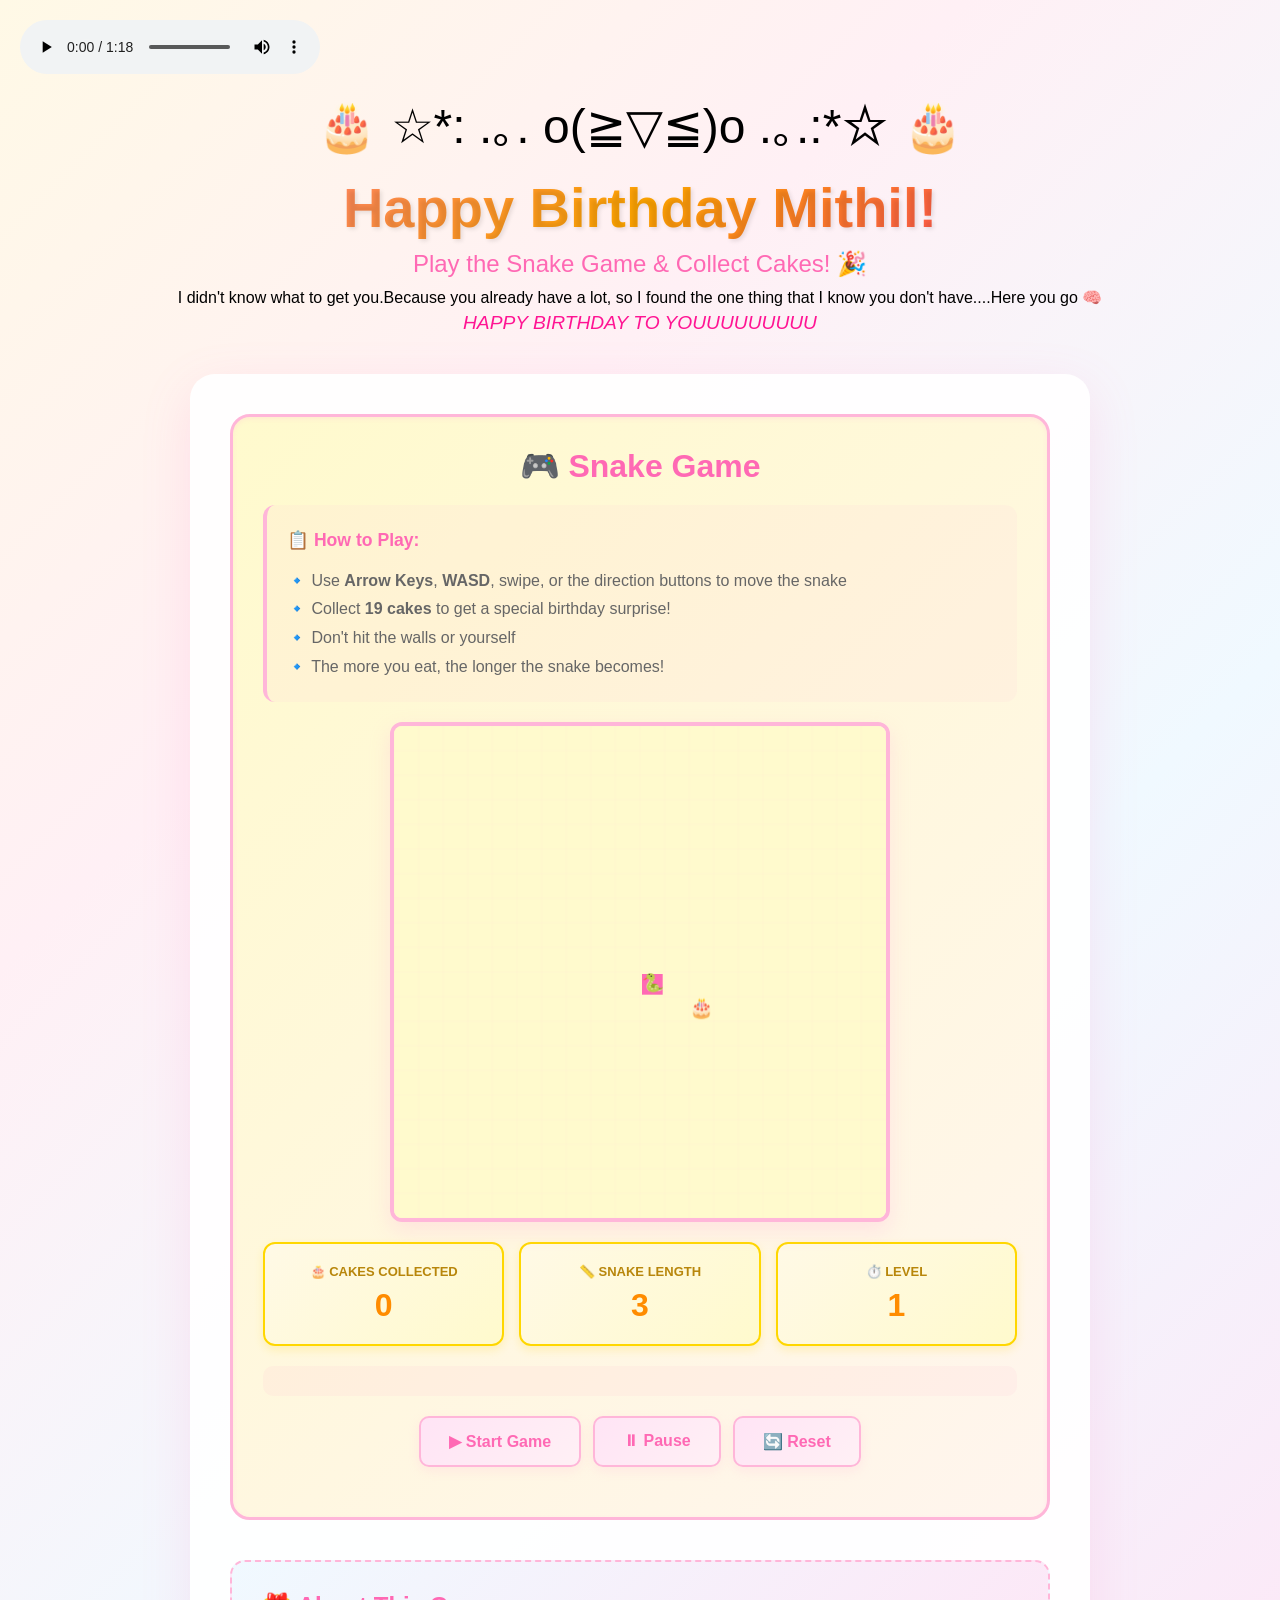
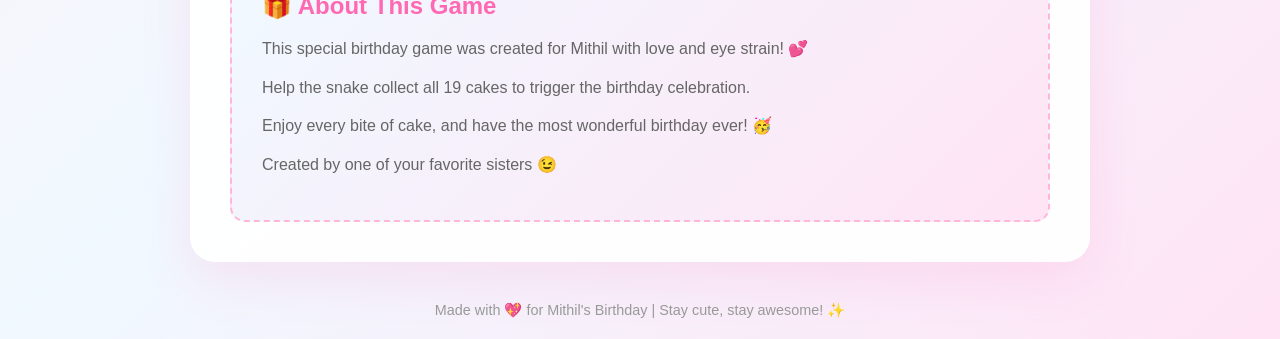
==== commit e1cf6e97: "Update index.html" ====
--- a/index.html
+++ b/index.html
@@ -26,7 +26,7 @@
             <div class="instructions">
                 <h3>📋 How to Play:</h3>
                 <p>🔹 Use <strong>Arrow Keys</strong>, <strong>WASD</strong>, swipe, or the direction buttons to move the snake</p>
-                <p>🔹 Collect <strong>10 cakes</strong> to get a special birthday surprise!</p>
+                <p>🔹 Collect <strong>19 cakes</strong> to get a special birthday surprise!</p>
                 <p>🔹 Don't hit the walls or yourself</p>
                 <p>🔹 The more you eat, the longer the snake becomes!</p>
             </div>
@@ -79,7 +79,7 @@
         <div class="about-section">
             <h2>🎁 About This Game</h2>
             <p>This special birthday game was created for Mithil with love and eye strain! 💕</p>
-            <p>Help the snake collect all 10 cakes to trigger the birthday celebration.</p>
+            <p>Help the snake collect all 19 cakes to trigger the birthday celebration.</p>
             <p>Enjoy every bite of cake, and have the most wonderful birthday ever! 🥳</p>
             <p>Created by one of your favorite sisters 😉</p>
         </div>      
@@ -196,7 +196,7 @@
                 food = generateFood();
 
                 // Check if player won
-                if (score >= 10) {
+                if (score >= 19) {
                     celebrateBirthday();
                 }
             } else {
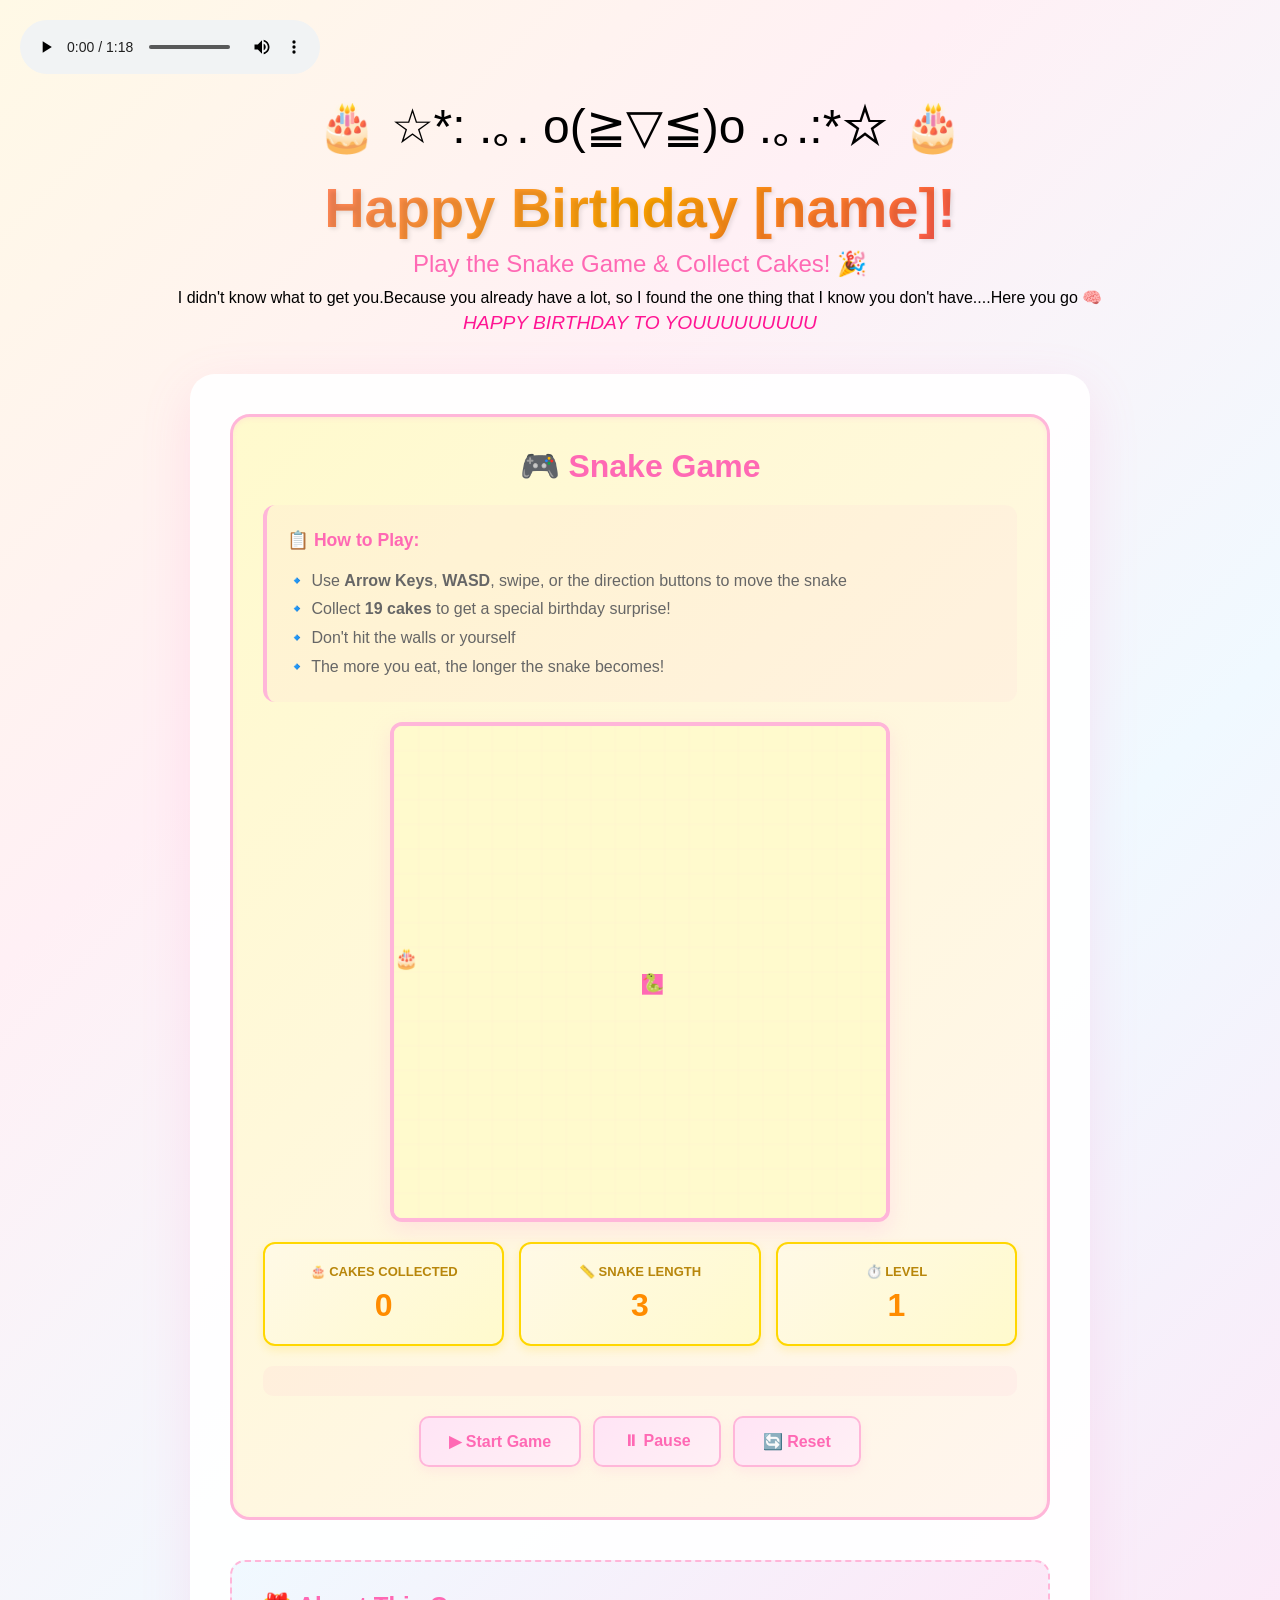
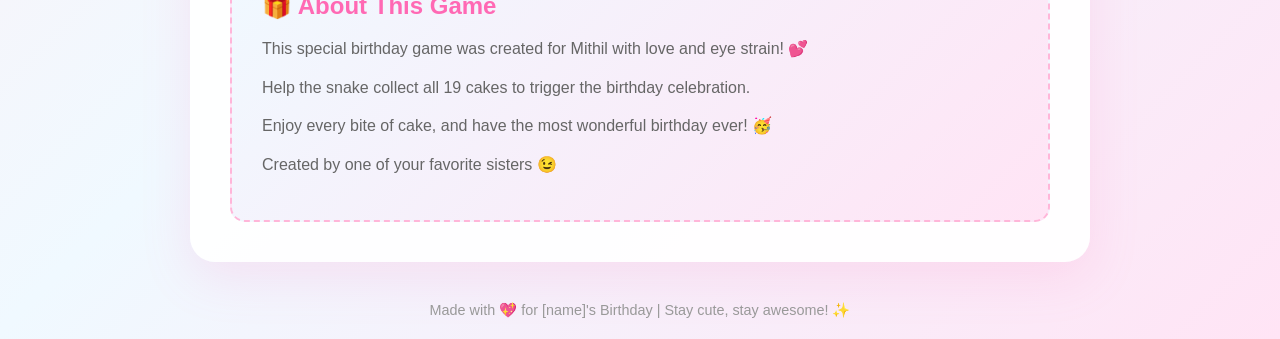
==== commit ebe348c9: "Change birthday name to placeholder in HTML Updated the birthday game HTML template to use a placeho" ====
--- a/index.html
+++ b/index.html
@@ -3,7 +3,7 @@
 <head>
     <meta charset="UTF-8">
     <meta name="viewport" content="width=device-width, initial-scale=1.0">
-    <title>Happy Birthday Mithil - Snake Game</title>
+    <title>Happy Birthday [name] - Snake Game</title>
     <link rel="stylesheet" href="design.css">
     <audio controls autoplay loop>
         <source src="music.mp3" type="audio/mpeg">
@@ -13,7 +13,7 @@
 <body>
     <header>
         <div class="emoji-banner">🎂 ☆*: .｡. o(≧▽≦)o .｡.:*☆ 🎂</div>
-        <h1>Happy Birthday Mithil!</h1>
+        <h1>Happy Birthday [name]!</h1>
         <p class="subtitle">Play the Snake Game & Collect Cakes! 🎉</p>
         <p class="description">I didn't know what to get you.Because you already have a lot, so I found the one thing that I know you don't have....Here you go 🧠</p>
         <p class="quote">HAPPY BIRTHDAY TO YOUUUUUUUUU</p>
@@ -36,7 +36,7 @@
 
                 <div class="birthday-message" id="birthdayMessage">
                     <div class="celebration">🎉 🎂 🎉</div>
-                    <div style="font-size: 28px; margin: 15px 0;">🌟 Happy Birthday Mithil! 🌟</div>
+                    <div style="font-size: 28px; margin: 15px 0;">🌟 Happy Birthday [name]! 🌟</div>
                     <div style="font-size: 18px; margin-top: 10px;">You collected all the cakes! 🎂✨</div>
                     <div style="font-size: 16px; margin-top: 15px;">🎊 Wishing you a day filled with joy and deliciousness! 🎊</div>
                     <div style="font-size: 14px; margin-top: 10px;">🎈"DON'T WORRY, YOU'RE NOT OLD YET."-PINOCCHIO🎈</div>
@@ -86,7 +86,7 @@
     </div>
 
     <footer>
-        <p>Made with 💖 for Mithil's Birthday | Stay cute, stay awesome! ✨</p>
+        <p>Made with 💖 for [name]'s Birthday | Stay cute, stay awesome! ✨</p>
     </footer>
 
     <script>
--- a/design.css
+++ b/design.css
@@ -348,6 +348,39 @@
                 padding: 12px 20px;
                 font-size: 14px;
             }
+
+            .birthday-message {
+                inset: 10px;
+                padding: 16px;
+                font-size: 16px;
+            }
+
+            .birthday-message .celebration {
+                font-size: 32px;
+                margin: 10px 0;
+            }
+
+            .birthday-message > div[style*="font-size: 28px"] {
+                font-size: 20px !important;
+            }
+
+            .birthday-message > div[style*="font-size: 18px"] {
+                font-size: 14px !important;
+            }
+
+            .birthday-message > div[style*="font-size: 16px"] {
+                font-size: 13px !important;
+            }
+
+            .birthday-message > div[style*="font-size: 14px"] {
+                font-size: 12px !important;
+            }
+
+            .play-again-btn {
+                padding: 10px 20px;
+                font-size: 14px;
+                margin-top: 15px;
+            }
         }
 
         @media (max-width: 700px), (pointer: coarse) {
